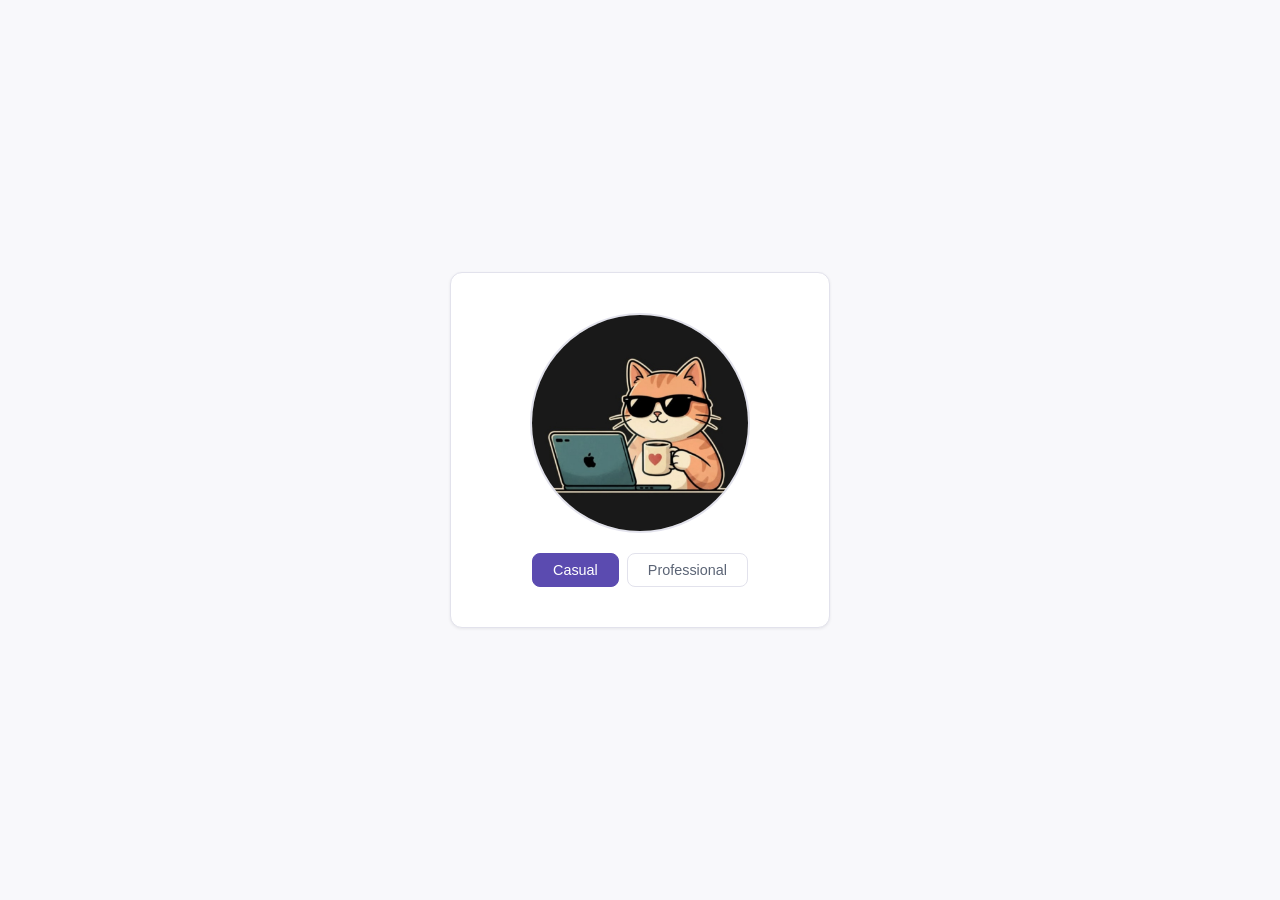
==== bounce01/index.html @ afb9a37d "Add bounce01 profile photo switcher" ====
<!DOCTYPE html>
<html lang="en">
<head>
  <meta charset="UTF-8">
  <meta name="viewport" content="width=device-width, initial-scale=1.0">
  <title>Profile Photo Switcher</title>
  <link rel="stylesheet" href="style.css">
</head>
<body>

  <main class="card">
    <img id="profile-photo" class="profile-photo" src="assets/casual.jpg" alt="Duaa Almomani, casual photo">


    <div class="photo-switcher" role="group" aria-label="Choose profile photo style">
      <button type="button" class="photo-btn active" data-photo="casual" aria-pressed="true">Casual</button>
      <button type="button" class="photo-btn" data-photo="professional" aria-pressed="false">Professional</button>
    </div>
  </main>

  <script src="script.js"></script>
</body>
</html>
---- bounce01/style.css ----
/* ===== Variables ===== */
:root {
  --bg: #f8f8fb;
  --surface: #ffffff;
  --text: #1f2430;
  --muted: #5b6475;
  --accent: #5b4bb0;
  --accent-soft: #ecebf7;
  --on-accent: #ffffff;
  --border: #e2e2ec;
  --shadow: 0 1px 3px rgba(20, 20, 40, 0.08);
}

/* ===== Base ===== */
* {
  margin: 0;
  padding: 0;
  box-sizing: border-box;
}

body {
  min-height: 100vh;
  display: flex;
  align-items: center;
  justify-content: center;
  padding: 24px;
  font-family: "Segoe UI", system-ui, -apple-system, Arial, sans-serif;
  background-color: var(--bg);
  color: var(--text);
  line-height: 1.6;
}

/* ===== Card ===== */
.card {
  width: 100%;
  max-width: 380px;
  display: flex;
  flex-direction: column;
  align-items: center;
  padding: 40px 32px;
  background-color: var(--surface);
  border: 1px solid var(--border);
  border-radius: 12px;
  box-shadow: var(--shadow);
  text-align: center;
}

/* ===== Profile photo + smooth transition ===== */
.profile-photo {
  width: 220px;
  height: 220px;
  object-fit: cover;
  border-radius: 50%;
  border: 2px solid var(--border);
  background-color: var(--accent-soft);
  margin-bottom: 20px;
  transition: opacity 0.3s ease, transform 0.3s ease;
}

.profile-photo.fade-out {
  opacity: 0;
  transform: scale(0.96);
}

.card h1 {
  font-size: 1.6rem;
  line-height: 1.2;
}

.role {
  color: var(--accent);
  font-weight: 500;
  margin-bottom: 24px;
}

/* ===== Switcher buttons ===== */
.photo-switcher {
  display: flex;
  gap: 8px;
}

.photo-btn {
  background-color: transparent;
  color: var(--muted);
  border: 1px solid var(--border);
  padding: 8px 20px;
  border-radius: 8px;
  font-size: 0.9rem;
  font-weight: 500;
  cursor: pointer;
  transition: background-color 0.3s ease, border-color 0.3s ease, color 0.3s ease;
}

.photo-btn:hover {
  border-color: var(--accent);
  color: var(--accent);
}

.photo-btn.active {
  background-color: var(--accent);
  border-color: var(--accent);
  color: var(--on-accent);
}

/* ===== Small screens ===== */
@media (max-width: 480px) {
  .card {
    padding: 28px 20px;
  }

  .profile-photo {
    width: 180px;
    height: 180px;
  }
}
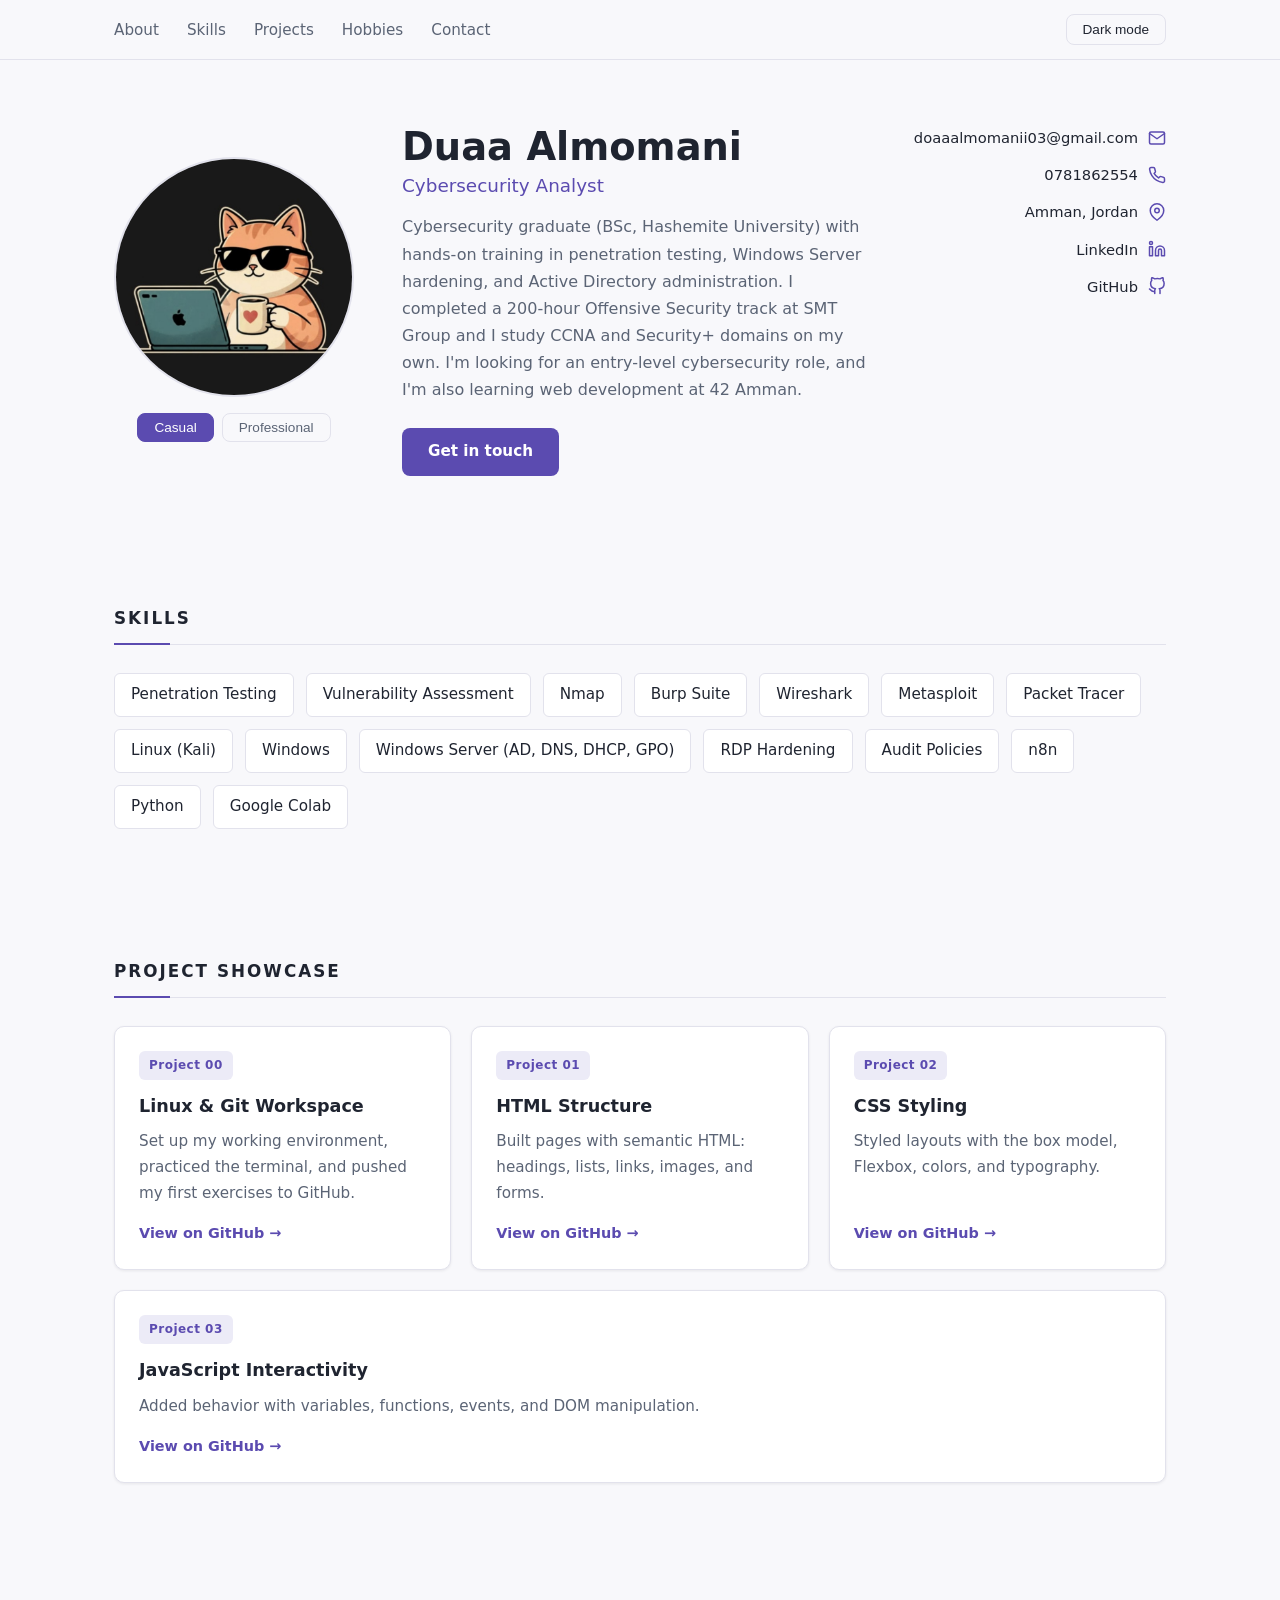
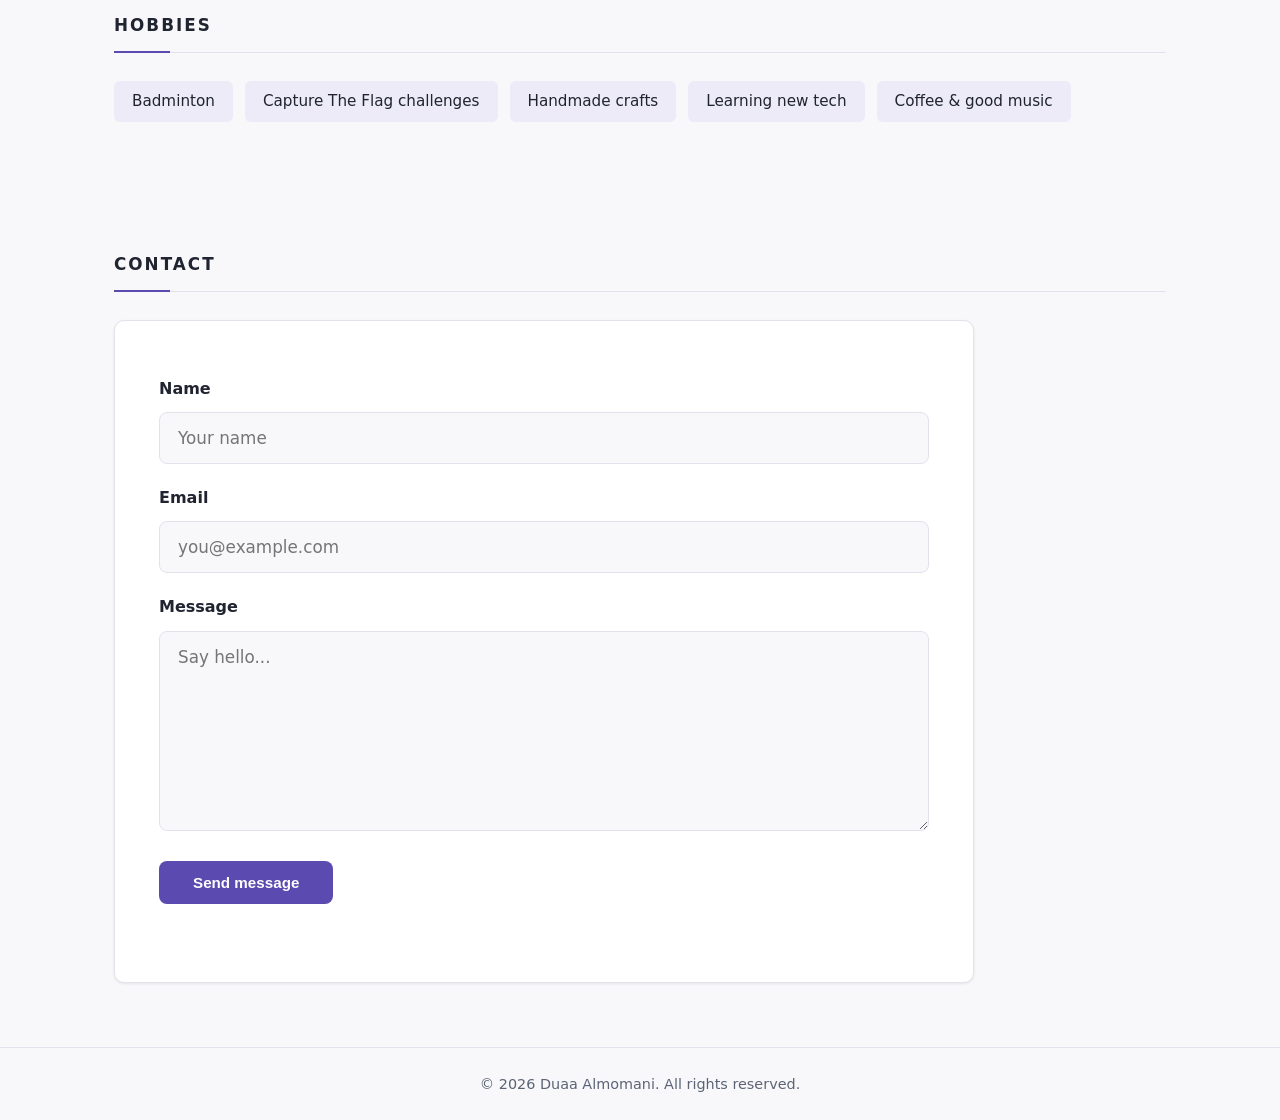
==== commit 55a8e603: "Add bounce01 profile photo switcher" ====
--- a/bounce01/index.html
+++ b/bounce01/index.html
@@ -1,22 +1,207 @@
 <!DOCTYPE html>
-<html lang="en">
+<html lang="en" data-theme="light">
 <head>
   <meta charset="UTF-8">
   <meta name="viewport" content="width=device-width, initial-scale=1.0">
-  <title>Profile Photo Switcher</title>
+  <meta name="description" content="Personal portfolio of Duaa Almomani, Cybersecurity Analyst">
+  <title>Duaa Almomani | Portfolio</title>
   <link rel="stylesheet" href="style.css">
 </head>
 <body>
 
-  <main class="card">
-    <img id="profile-photo" class="profile-photo" src="assets/casual.jpg" alt="Duaa Almomani, casual photo">
-
-
-    <div class="photo-switcher" role="group" aria-label="Choose profile photo style">
-      <button type="button" class="photo-btn active" data-photo="casual" aria-pressed="true">Casual</button>
-      <button type="button" class="photo-btn" data-photo="professional" aria-pressed="false">Professional</button>
-    </div>
+  <!-- ===== Header / Navbar ===== -->
+  <header class="site-header">
+    <nav class="navbar">
+      <ul class="nav-links">
+        <li><a href="#about">About</a></li>
+        <li><a href="#skills">Skills</a></li>
+        <li><a href="#projects">Projects</a></li>
+        <li><a href="#hobbies">Hobbies</a></li>
+        <li><a href="#contact">Contact</a></li>
+      </ul>
+
+      <button id="theme-toggle" class="theme-btn" type="button" aria-label="Switch theme">
+        Dark mode
+      </button>
+    </nav>
+  </header>
+
+  <main>
+
+    <!-- ===== About Me ===== -->
+    <section id="about" class="section about">
+      <div class="about-photo">
+        <img src="assets/casual.jpg" alt="Duaa Almomani, casual photo" id="profile-photo">
+	
+	<div class="photo-switcher" role="group" aria-label="Choose profile photo style">
+    	  <button type="button" class="photo-btn active" data-photo="casual" aria-pressed="true">Casual</button>
+          <button type="button" class="photo-btn" data-photo="professional" aria-pressed="false">Professional</button>
+  	</div>
+      </div>
+
+      <div class="about-text">
+
+        <!-- Left: name, title, paragraph, button (stacked together) -->
+        <div class="about-main">
+          <h1>Duaa Almomani</h1>
+          <h2>Cybersecurity Analyst</h2>
+          <p>
+            Cybersecurity graduate (BSc, Hashemite University) with hands-on training
+            in penetration testing, Windows Server hardening, and Active Directory
+            administration. I completed a 200-hour Offensive Security track at SMT Group
+            and I study CCNA and Security+ domains on my own. I'm looking for an
+            entry-level cybersecurity role, and I'm also learning web development
+            at 42 Amman.
+          </p>
+          <a href="#contact" class="btn">Get in touch</a>
+        </div>
+
+        <!-- Right: contact info (icon on the far right, text on its left) -->
+        <ul class="contact-info">
+          <li>
+            <a class="contact-item" href="mailto:doaaalmomanii03@gmail.com">
+              <svg class="icon" width="18" height="18" viewBox="0 0 24 24" fill="none" stroke="currentColor" stroke-width="2" stroke-linecap="round" stroke-linejoin="round" aria-hidden="true">
+                <path d="M4 4h16c1.1 0 2 .9 2 2v12c0 1.1-.9 2-2 2H4c-1.1 0-2-.9-2-2V6c0-1.1.9-2 2-2z"/>
+                <polyline points="22,6 12,13 2,6"/>
+              </svg>
+              <span>doaaalmomanii03@gmail.com</span>
+            </a>
+          </li>
+          <li>
+            <a class="contact-item" href="tel:+962781862554">
+              <svg class="icon" width="18" height="18" viewBox="0 0 24 24" fill="none" stroke="currentColor" stroke-width="2" stroke-linecap="round" stroke-linejoin="round" aria-hidden="true">
+                <path d="M22 16.92v3a2 2 0 0 1-2.18 2 19.79 19.79 0 0 1-8.63-3.07 19.5 19.5 0 0 1-6-6 19.79 19.79 0 0 1-3.07-8.67A2 2 0 0 1 4.11 2h3a2 2 0 0 1 2 1.72 12.84 12.84 0 0 0 .7 2.81 2 2 0 0 1-.45 2.11L8.09 9.91a16 16 0 0 0 6 6l1.27-1.27a2 2 0 0 1 2.11-.45 12.84 12.84 0 0 0 2.81.7A2 2 0 0 1 22 16.92z"/>
+              </svg>
+              <span>0781862554</span>
+            </a>
+          </li>
+          <li>
+            <span class="contact-item">
+              <svg class="icon" width="18" height="18" viewBox="0 0 24 24" fill="none" stroke="currentColor" stroke-width="2" stroke-linecap="round" stroke-linejoin="round" aria-hidden="true">
+                <path d="M21 10c0 7-9 13-9 13s-9-6-9-13a9 9 0 0 1 18 0z"/>
+                <circle cx="12" cy="10" r="3"/>
+              </svg>
+              <span>Amman, Jordan</span>
+            </span>
+          </li>
+          <li>
+            <a class="contact-item" href="https://www.linkedin.com/in/duaa-almomani-2b4b322b7" target="_blank" rel="noopener noreferrer">
+              <svg class="icon" width="18" height="18" viewBox="0 0 24 24" fill="none" stroke="currentColor" stroke-width="2" stroke-linecap="round" stroke-linejoin="round" aria-hidden="true">
+                <path d="M16 8a6 6 0 0 1 6 6v7h-4v-7a2 2 0 0 0-2-2 2 2 0 0 0-2 2v7h-4v-7a6 6 0 0 1 6-6z"/>
+                <rect x="2" y="9" width="4" height="12"/>
+                <circle cx="4" cy="4" r="2"/>
+              </svg>
+              <span>LinkedIn</span>
+            </a>
+          </li>
+          <li>
+            <a class="contact-item" href="https://github.com/DoaaAlmomani" target="_blank" rel="noopener noreferrer">
+              <svg class="icon" width="18" height="18" viewBox="0 0 24 24" fill="none" stroke="currentColor" stroke-width="2" stroke-linecap="round" stroke-linejoin="round" aria-hidden="true">
+                <path d="M9 19c-5 1.5-5-2.5-7-3m14 6v-3.87a3.37 3.37 0 0 0-.94-2.61c3.14-.35 6.44-1.54 6.44-7A5.44 5.44 0 0 0 20 4.77 5.07 5.07 0 0 0 19.91 1S18.73.65 16 2.48a13.38 13.38 0 0 0-7 0C6.27.65 5.09 1 5.09 1A5.07 5.07 0 0 0 5 4.77a5.44 5.44 0 0 0-1.5 3.78c0 5.42 3.3 6.61 6.44 7A3.37 3.37 0 0 0 9 18.13V22"/>
+              </svg>
+              <span>GitHub</span>
+            </a>
+          </li>
+        </ul>
+
+      </div>
+    </section>
+
+    <!-- ===== Skills ===== -->
+    <section id="skills" class="section">
+      <h2 class="section-title">Skills</h2>
+      <ul class="skills-grid">
+        <li class="skill-card">Penetration Testing</li>
+        <li class="skill-card">Vulnerability Assessment</li>
+        <li class="skill-card">Nmap</li>
+        <li class="skill-card">Burp Suite</li>
+        <li class="skill-card">Wireshark</li>
+        <li class="skill-card">Metasploit</li>
+        <li class="skill-card">Packet Tracer</li>
+        <li class="skill-card">Linux (Kali)</li>
+        <li class="skill-card">Windows</li>
+        <li class="skill-card">Windows Server (AD, DNS, DHCP, GPO)</li>
+        <li class="skill-card">RDP Hardening</li>
+        <li class="skill-card">Audit Policies</li>
+        <li class="skill-card">n8n</li>
+        <li class="skill-card">Python</li>
+        <li class="skill-card">Google Colab</li>
+      </ul>
+    </section>
+
+    <!-- ===== Projects ===== -->
+    <section id="projects" class="section">
+      <h2 class="section-title">Project Showcase</h2>
+      <div class="projects-grid">
+
+        <a class="project-card" href="https://github.com/DoaaAlmomani/project00.git" target="_blank" rel="noopener noreferrer">
+          <span class="project-tag">Project 00</span>
+          <h3>Linux &amp; Git Workspace</h3>
+          <p>Set up my working environment, practiced the terminal, and pushed my first exercises to GitHub.</p>
+          <span class="project-more">View on GitHub →</span>
+        </a>
+
+        <a class="project-card" href="https://github.com/DoaaAlmomani/project01.git" target="_blank" rel="noopener noreferrer">
+          <span class="project-tag">Project 01</span>
+          <h3>HTML Structure</h3>
+          <p>Built pages with semantic HTML: headings, lists, links, images, and forms.</p>
+          <span class="project-more">View on GitHub →</span>
+        </a>
+
+        <a class="project-card" href="https://github.com/DoaaAlmomani/project02.git" target="_blank" rel="noopener noreferrer">
+          <span class="project-tag">Project 02</span>
+          <h3>CSS Styling</h3>
+          <p>Styled layouts with the box model, Flexbox, colors, and typography.</p>
+          <span class="project-more">View on GitHub →</span>
+        </a>
+
+        <a class="project-card" href="https://github.com/DoaaAlmomani/project03.git" target="_blank" rel="noopener noreferrer">
+          <span class="project-tag">Project 03</span>
+          <h3>JavaScript Interactivity</h3>
+          <p>Added behavior with variables, functions, events, and DOM manipulation.</p>
+          <span class="project-more">View on GitHub →</span>
+        </a>
+
+      </div>
+    </section>
+
+    <!-- ===== Hobbies ===== -->
+    <section id="hobbies" class="section">
+      <h2 class="section-title">Hobbies</h2>
+      <ul class="hobbies-list">
+        <li class="hobby-card">Badminton</li>
+        <li class="hobby-card">Capture The Flag challenges</li>
+        <li class="hobby-card">Handmade crafts</li>
+        <li class="hobby-card">Learning new tech</li>
+        <li class="hobby-card">Coffee &amp; good music</li>
+      </ul>
+    </section>
+
+    <!-- ===== Contact ===== -->
+    <section id="contact" class="section">
+      <h2 class="section-title">Contact</h2>
+
+      <form id="contact-form" class="contact-form">
+        <label for="name">Name</label>
+        <input type="text" id="name" name="name" placeholder="Your name" required>
+
+        <label for="email">Email</label>
+        <input type="email" id="email" name="email" placeholder="you@example.com" required>
+
+        <label for="message">Message</label>
+        <textarea id="message" name="message" rows="8" placeholder="Say hello..." required></textarea>
+
+        <button type="submit" class="btn">Send message</button>
+        <p id="form-status" class="form-status" role="status"></p>
+      </form>
+    </section>
+
   </main>
+
+  <!-- ===== Footer ===== -->
+  <footer class="site-footer">
+    <p>&copy; 2026 Duaa Almomani. All rights reserved.</p>
+  </footer>
 
   <script src="script.js"></script>
 </body>
--- a/bounce01/style.css
+++ b/bounce01/style.css
@@ -1,4 +1,4 @@
-/* ===== Variables ===== */
+/* ===== 1. Theme variables ===== */
 :root {
   --bg: #f8f8fb;
   --surface: #ffffff;
@@ -9,71 +9,481 @@
   --on-accent: #ffffff;
   --border: #e2e2ec;
   --shadow: 0 1px 3px rgba(20, 20, 40, 0.08);
-}
-
-/* ===== Base ===== */
+  --radius: 10px;
+}
+
+/* Dark theme: same variable names, new values */
+[data-theme="dark"] {
+  --bg: #1f1b2b;
+  --surface: #2a2538;
+  --text: #ece7f5;
+  --muted: #a69fb8;
+  --accent: #b9a7e8;
+  --accent-soft: #3b3250;
+  --on-accent: #1f1b2b;
+  --border: #3a3450;
+  --shadow: 0 1px 3px rgba(0, 0, 0, 0.35);
+}
+
+/* ===== 2. Reset & base ===== */
 * {
   margin: 0;
   padding: 0;
   box-sizing: border-box;
 }
 
+html {
+  scroll-behavior: smooth;
+}
+
 body {
-  min-height: 100vh;
-  display: flex;
-  align-items: center;
-  justify-content: center;
-  padding: 24px;
   font-family: "Segoe UI", system-ui, -apple-system, Arial, sans-serif;
   background-color: var(--bg);
   color: var(--text);
-  line-height: 1.6;
-}
-
-/* ===== Card ===== */
-.card {
-  width: 100%;
-  max-width: 380px;
-  display: flex;
-  flex-direction: column;
+  line-height: 1.7;
+  transition: background-color 0.4s ease, color 0.4s ease;
+}
+
+a {
+  color: inherit;
+  text-decoration: none;
+}
+
+ul {
+  list-style: none;
+}
+
+img {
+  max-width: 100%;
+  display: block;
+}
+
+/* ===== 3. Navbar ===== */
+.site-header {
+  position: sticky;
+  top: 0;
+  z-index: 10;
+  background-color: var(--bg);
+  border-bottom: 1px solid var(--border);
+  transition: background-color 0.4s ease;
+}
+
+.navbar {
+  max-width: 1100px;
+  margin: 0 auto;
+  padding: 14px 24px;
+  display: flex;
   align-items: center;
-  padding: 40px 32px;
-  background-color: var(--surface);
+  justify-content: space-between;
+  gap: 16px;
+}
+
+.nav-links {
+  display: flex;
+  gap: 28px;
+}
+
+.nav-links a {
+  color: var(--muted);
+  font-weight: 500;
+  font-size: 0.95rem;
+  transition: color 0.3s ease;
+}
+
+.nav-links a:hover {
+  color: var(--accent);
+}
+
+.theme-btn {
+  background-color: transparent;
+  color: var(--text);
   border: 1px solid var(--border);
-  border-radius: 12px;
-  box-shadow: var(--shadow);
-  text-align: center;
-}
-
-/* ===== Profile photo + smooth transition ===== */
-.profile-photo {
-  width: 220px;
-  height: 220px;
+  padding: 7px 16px;
+  border-radius: 8px;
+  font-size: 0.85rem;
+  font-weight: 500;
+  cursor: pointer;
+  transition: border-color 0.3s ease, color 0.3s ease;
+}
+
+.theme-btn:hover {
+  border-color: var(--accent);
+  color: var(--accent);
+}
+
+/* ===== 4. Sections ===== */
+.section {
+  max-width: 1100px;
+  margin: 0 auto;
+  padding: 64px 24px;
+}
+
+.section-title {
+  position: relative;
+  font-size: 1.05rem;
+  text-transform: uppercase;
+  letter-spacing: 0.12em;
+  padding-bottom: 12px;
+  margin-bottom: 28px;
+  border-bottom: 1px solid var(--border);
+}
+
+.section-title::after {
+  content: "";
+  position: absolute;
+  inset-inline-start: 0;
+  bottom: -1px;
+  width: 56px;
+  height: 2px;
+  background-color: var(--accent);
+}
+
+/* ===== 5. About ===== */
+.about {
+  display: flex;
+  align-items: center;
+  gap: 48px;
+}
+
+.about-photo {
+  flex: 0 0 240px;
+}
+
+.about-photo img {
+  width: 240px;
+  height: 240px;
   object-fit: cover;
   border-radius: 50%;
   border: 2px solid var(--border);
   background-color: var(--accent-soft);
-  margin-bottom: 20px;
-  transition: opacity 0.3s ease, transform 0.3s ease;
-}
-
-.profile-photo.fade-out {
+}
+
+/* Two columns: main text (left) + contact info (right) */
+.about-text {
+  flex: 1;
+  display: flex;
+  justify-content: space-between;
+  align-items: flex-start;
+  gap: 32px;
+}
+
+.about-main {
+  flex: 1;
+  min-width: 0;
+}
+
+.about-main h1 {
+  font-size: 2.4rem;
+  line-height: 1.2;
+}
+
+.about-main h2 {
+  font-size: 1.15rem;
+  font-weight: 500;
+  color: var(--accent);
+  margin-bottom: 12px;
+}
+
+.about-main p {
+  color: var(--muted);
+  margin-bottom: 24px;
+}
+
+/* ===== 6. Buttons ===== */
+.btn {
+  display: inline-block;
+  background-color: var(--accent);
+  color: var(--on-accent);
+  border: none;
+  padding: 11px 26px;
+  border-radius: 8px;
+  font-size: 0.95rem;
+  font-weight: 600;
+  cursor: pointer;
+  transition: transform 0.2s ease, opacity 0.2s ease;
+}
+
+.btn:hover {
+  transform: translateY(-2px);
+  opacity: 0.92;
+}
+
+/* ===== 7. Skills ===== */
+.skills-grid {
+  display: flex;
+  flex-wrap: wrap;
+  gap: 12px;
+}
+
+.skill-card {
+  background-color: var(--surface);
+  border: 1px solid var(--border);
+  padding: 8px 16px;
+  border-radius: 6px;
+  font-size: 0.95rem;
+  transition: border-color 0.3s ease, background-color 0.4s ease;
+}
+
+.skill-card:hover {
+  border-color: var(--accent);
+}
+
+/* ===== 8. Projects ===== */
+.projects-grid {
+  display: flex;
+  flex-wrap: wrap;
+  gap: 20px;
+}
+
+.project-card {
+  display: flex;
+  flex-direction: column;
+  flex: 1 1 280px;
+  background-color: var(--surface);
+  border: 1px solid var(--border);
+  border-radius: var(--radius);
+  padding: 24px;
+  box-shadow: var(--shadow);
+  transition: transform 0.25s ease, border-color 0.3s ease, background-color 0.4s ease;
+}
+
+.project-card:hover {
+  transform: translateY(-4px);
+  border-color: var(--accent);
+}
+
+.project-tag {
+  align-self: flex-start;
+  background-color: var(--accent-soft);
+  color: var(--accent);
+  font-size: 0.75rem;
+  font-weight: 700;
+  letter-spacing: 0.04em;
+  padding: 4px 10px;
+  border-radius: 6px;
+  margin-bottom: 12px;
+}
+
+.project-card h3 {
+  font-size: 1.1rem;
+  margin-bottom: 8px;
+}
+
+.project-card p {
+  color: var(--muted);
+  font-size: 0.95rem;
+}
+
+.project-more {
+  margin-top: auto;
+  padding-top: 14px;
+  color: var(--accent);
+  font-weight: 600;
+  font-size: 0.9rem;
+}
+
+/* ===== 9. Hobbies ===== */
+.hobbies-list {
+  display: flex;
+  flex-wrap: wrap;
+  gap: 12px;
+}
+
+.hobby-card {
+  background-color: var(--accent-soft);
+  padding: 8px 18px;
+  border-radius: 6px;
+  font-size: 0.95rem;
+  transition: background-color 0.4s ease;
+}
+
+/* ===== 10. Contact info (top right of the About section) ===== */
+.contact-info {
+  display: flex;
+  flex-direction: column;
+  align-items: flex-end;   /* push every row to the right edge */
+  gap: 10px;
+  flex-shrink: 0;
+}
+
+.contact-item {
+  display: inline-flex;
+  flex-direction: row-reverse;   /* icon (first in HTML) goes to the right, text to its left */
+  align-items: center;
+  gap: 10px;
+  text-align: right;
+  color: var(--text);
+  font-size: 0.92rem;
+  line-height: 1.3;
+  transition: color 0.3s ease;
+}
+
+a.contact-item:hover {
+  color: var(--accent);
+}
+
+.contact-item .icon {
+  flex-shrink: 0;
+  color: var(--accent);
+}
+
+/* ===== 11. Contact form ===== */
+.contact-form {
+  width: 100%;
+  max-width: 860px;
+  display: flex;
+  flex-direction: column;
+  gap: 10px;
+  background-color: var(--surface);
+  padding: 44px;
+  border-radius: var(--radius);
+  border: 1px solid var(--border);
+  box-shadow: var(--shadow);
+  transition: background-color 0.4s ease;
+}
+
+.contact-form label {
+  font-weight: 600;
+  font-size: 1rem;
+  margin-top: 10px;
+}
+
+.contact-form input,
+.contact-form textarea {
+  font-family: inherit;
+  font-size: 1.05rem;
+  padding: 15px 18px;
+  border: 1px solid var(--border);
+  border-radius: 8px;
+  background-color: var(--bg);
+  color: var(--text);
+  resize: vertical;
+}
+
+.contact-form textarea {
+  min-height: 200px;
+}
+
+.contact-form input:focus,
+.contact-form textarea:focus {
+  outline: 2px solid var(--accent);
+  border-color: transparent;
+}
+
+.contact-form .btn {
+  margin-top: 20px;
+  align-self: flex-start;
+  padding: 13px 34px;
+}
+
+.form-status {
+  color: var(--accent);
+  font-weight: 600;
+  min-height: 1.5em;
+}
+
+/* ===== 12. Footer ===== */
+.site-footer {
+  text-align: center;
+  padding: 24px;
+  color: var(--muted);
+  font-size: 0.9rem;
+  border-top: 1px solid var(--border);
+}
+
+/* ===== 13. Responsive (media queries) ===== */
+@media (max-width: 900px) {
+  /* Not enough width for two columns: contact info goes under the text */
+  .about-text {
+    flex-direction: column;
+    align-items: flex-start;
+    gap: 24px;
+  }
+
+  .about-main {
+    width: 100%;
+  }
+
+  .contact-info {
+    flex-direction: row;
+    flex-wrap: wrap;
+    align-items: center;
+    gap: 8px 24px;
+  }
+
+  .contact-item {
+    flex-direction: row;   /* icon back on the left of its text */
+    text-align: left;
+  }
+}
+
+@media (max-width: 768px) {
+  .navbar {
+    flex-wrap: wrap;
+    justify-content: center;
+  }
+
+  .nav-links {
+    order: 3;
+    width: 100%;
+    justify-content: center;
+    flex-wrap: wrap;
+    gap: 16px;
+  }
+
+  .about {
+    flex-direction: column;
+    text-align: center;
+    gap: 28px;
+  }
+
+  .about-photo {
+    flex: none;
+  }
+
+  .about-photo img {
+    width: 200px;
+    height: 200px;
+  }
+
+  .about-text {
+    align-items: center;
+  }
+
+  .about-main h1 {
+    font-size: 2rem;
+  }
+
+  .contact-info {
+    justify-content: center;
+  }
+
+  .section {
+    padding: 48px 20px;
+  }
+}
+
+@media (max-width: 480px) {
+  .contact-form {
+    padding: 24px;
+  }
+}
+/* ===== Bounce 01: Profile photo switcher ===== */
+.about-photo {
+  display: flex;
+  flex-direction: column;
+  align-items: center;
+  gap: 16px;
+}
+
+.about-photo img {
+  transition: opacity 0.3s ease;
+}
+
+.about-photo img.fade-out {
   opacity: 0;
-  transform: scale(0.96);
-}
-
-.card h1 {
-  font-size: 1.6rem;
-  line-height: 1.2;
-}
-
-.role {
-  color: var(--accent);
-  font-weight: 500;
-  margin-bottom: 24px;
-}
-
-/* ===== Switcher buttons ===== */
+}
+
 .photo-switcher {
   display: flex;
   gap: 8px;
@@ -83,9 +493,9 @@
   background-color: transparent;
   color: var(--muted);
   border: 1px solid var(--border);
-  padding: 8px 20px;
+  padding: 6px 16px;
   border-radius: 8px;
-  font-size: 0.9rem;
+  font-size: 0.85rem;
   font-weight: 500;
   cursor: pointer;
   transition: background-color 0.3s ease, border-color 0.3s ease, color 0.3s ease;
@@ -101,15 +511,3 @@
   border-color: var(--accent);
   color: var(--on-accent);
 }
-
-/* ===== Small screens ===== */
-@media (max-width: 480px) {
-  .card {
-    padding: 28px 20px;
-  }
-
-  .profile-photo {
-    width: 180px;
-    height: 180px;
-  }
-}
